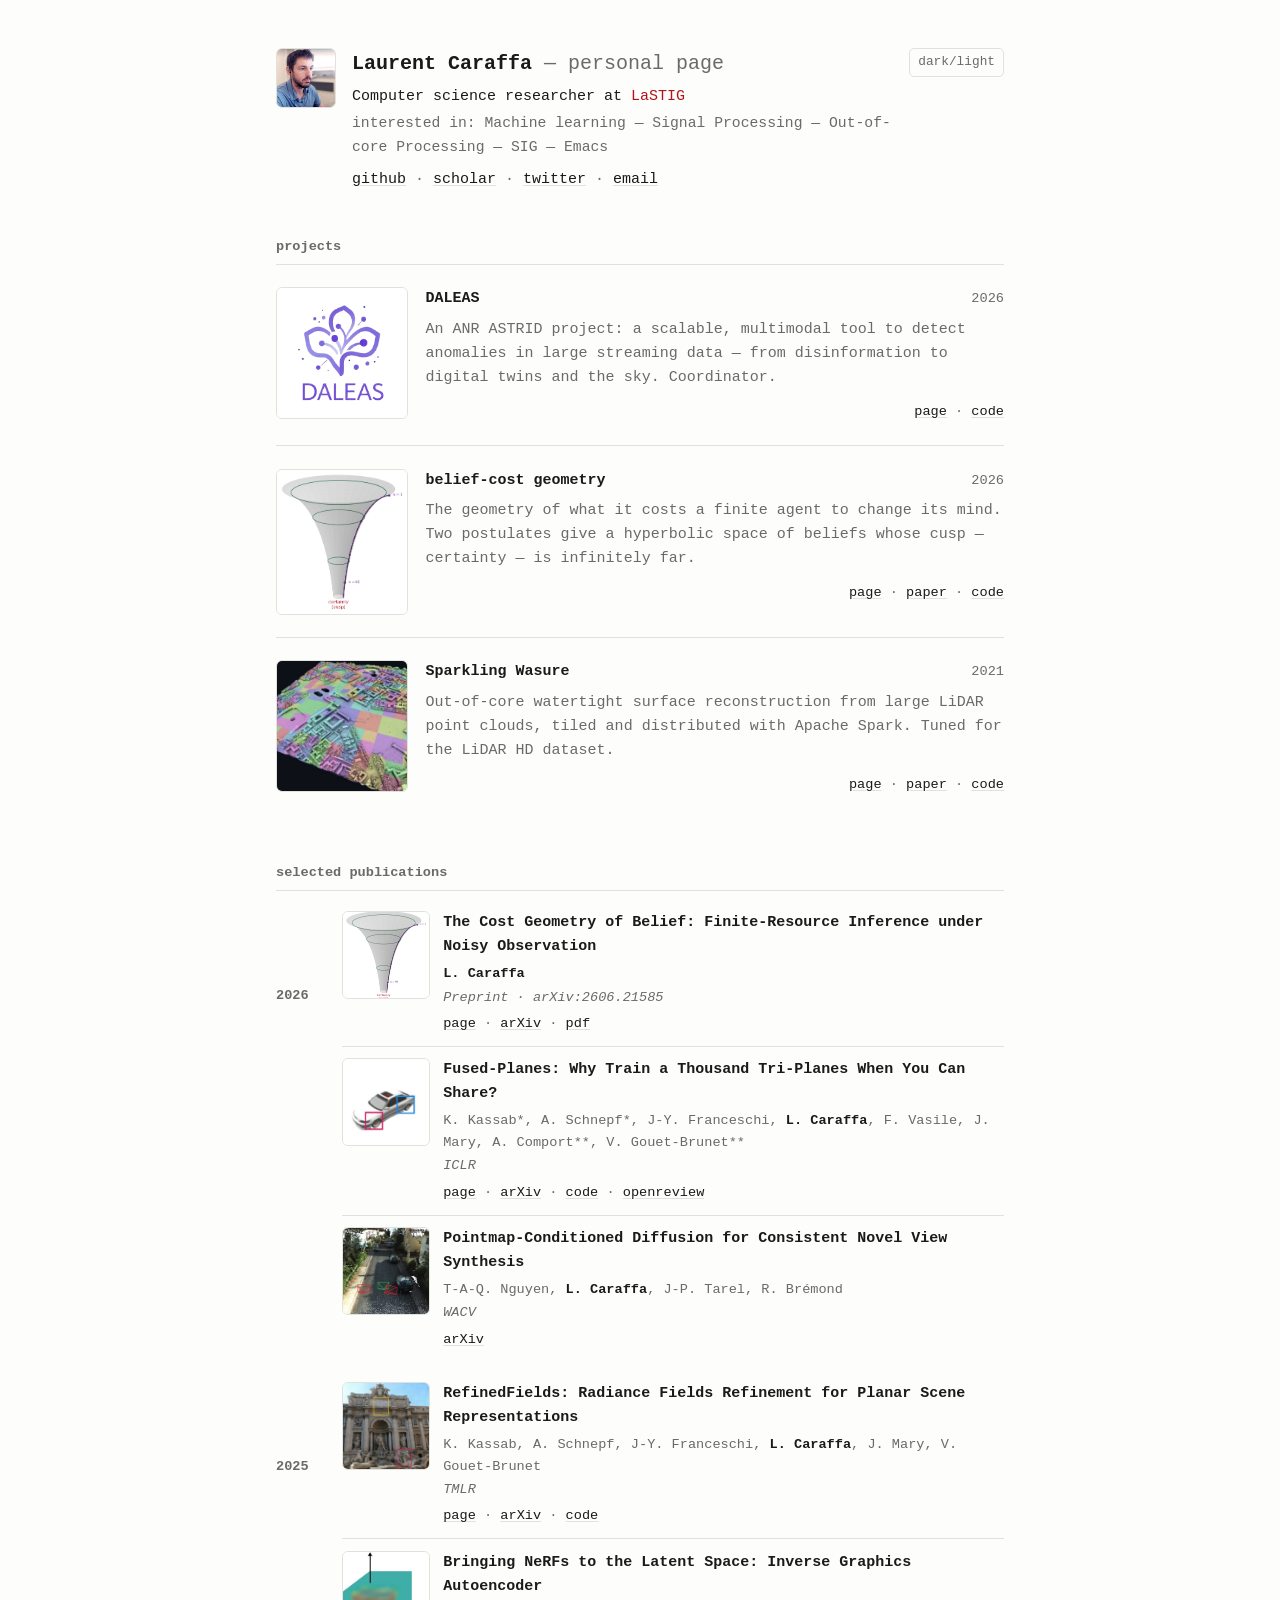
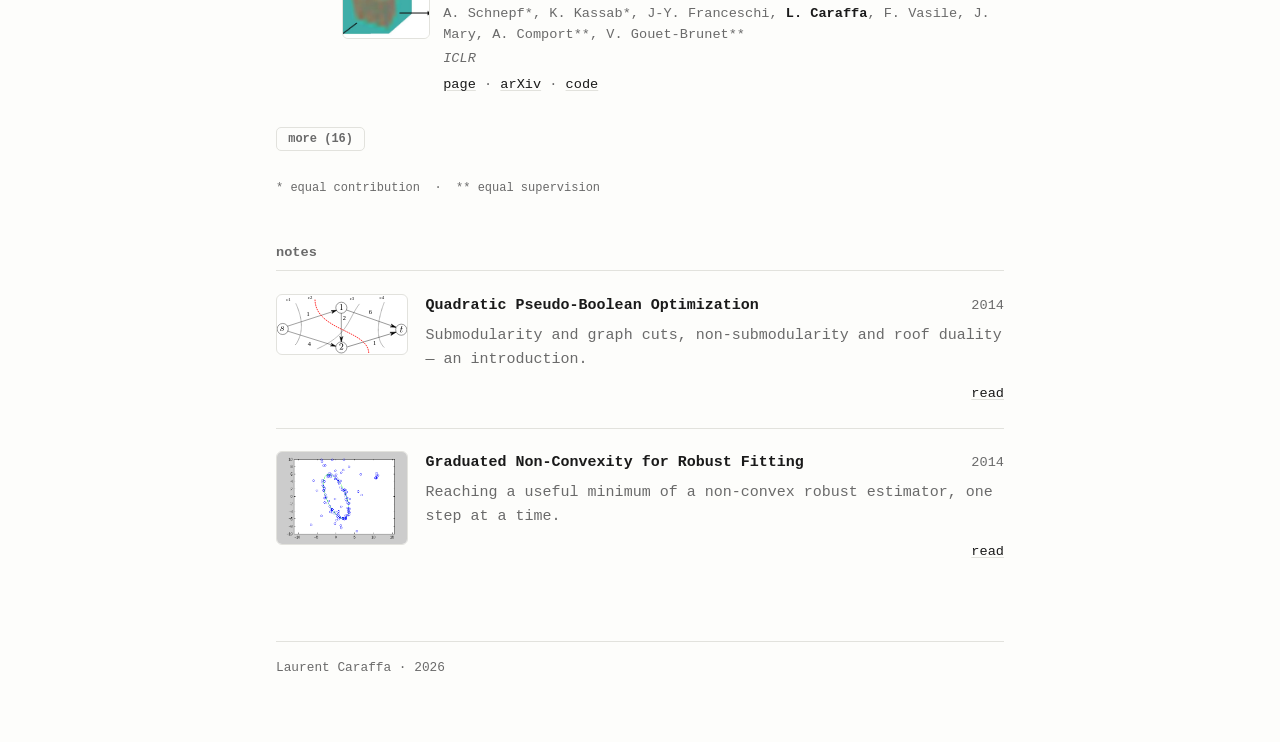
==== index.html @ 1daa96ce "first commit" ====
<!doctype html>
<html lang="en" data-theme="auto">
<head>
  <meta charset="utf-8">
  <meta name="viewport" content="width=device-width, initial-scale=1">
  <title>Laurent Caraffa</title>
  <meta name="description" content="Laurent Caraffa — projects.">
  <meta name="theme-color" content="#11131a">
  <link rel="icon" href="assets/favicon.svg">
  <link rel="stylesheet" href="style.css">
</head>
<body>
  <main>
    <header>
      <img class="avatar" src="assets/avatar.jpg" alt="Laurent Caraffa" width="60" height="60">
      <div class="id">
        <h1>Laurent Caraffa <span class="sub">— personal page</span></h1>
        <p class="role">Computer science researcher at <a href="https://www.umr-lastig.fr/">LaSTIG</a></p>
        <p class="interests">interested in: Machine learning — Signal Processing — Out-of-core Processing — SIG — Emacs</p>
        <nav class="links">
          <a href="https://github.com/lcaraffa">github</a> ·
          <a href="https://scholar.google.com/scholar?q=Laurent+Caraffa">scholar</a> ·
          <a href="https://x.com/LCaraffa">twitter</a> ·
          <a href="mailto:caraffa.laurent@gmail.com">email</a>
        </nav>
      </div>
      <button id="theme-toggle" class="theme-toggle" aria-label="toggle theme">dark/light</button>
    </header>

    <section>
      <h2 class="section-label">projects</h2>
      <ul id="project-list" class="projects"><!-- rempli par projects.js --></ul>
    </section>

    <section>
      <h2 class="section-label">selected publications</h2>
      <div id="publication-list"><!-- rempli par publications.js --></div>
    </section>

    <section id="notes">
      <h2 class="section-label">notes</h2>
      <ul id="note-list" class="projects"><!-- rempli par notes.js --></ul>
    </section>

    <footer>
      <p>Laurent Caraffa · <span id="year"></span></p>
    </footer>
  </main>

  <script src="projects.js"></script>
  <script src="notes.js"></script>
  <script src="publications.js"></script>
  <script src="theme.js"></script>
</body>
</html>
---- style.css ----
:root {
  --bg: #fdfdfb; --fg: #1a1a1a; --muted: #6a6a6a;
  --accent: #b5121b; --line: #e2e2dd; --tag-bg: #efefea;
  --mono: ui-monospace, "SF Mono", "JetBrains Mono", "IBM Plex Mono",
          Menlo, Consolas, monospace;
}
:root[data-theme="dark"] {
  --bg: #11131a; --fg: #d6d6d0; --muted: #7e8696;
  --accent: #ff5f6d; --line: #232631; --tag-bg: #1b1e27;
}
@media (prefers-color-scheme: dark) {
  :root[data-theme="auto"] {
    --bg: #11131a; --fg: #d6d6d0; --muted: #7e8696;
    --accent: #ff5f6d; --line: #232631; --tag-bg: #1b1e27;
  }
}

* { box-sizing: border-box; }
body {
  margin: 0; background: var(--bg); color: var(--fg);
  font-family: var(--mono); font-size: 15px; line-height: 1.6;
}
main { max-width: 48rem; margin: 0 auto; padding: 3rem 1.25rem 4rem; }

/* ---- header : avatar + identité + toggle -------------------------------- */
header { display: flex; align-items: flex-start; gap: 1rem; }
.avatar {
  flex: 0 0 auto; width: 60px; height: 60px; object-fit: cover;
  border: 1px solid var(--line); border-radius: 6px;
}
.id { flex: 1 1 auto; min-width: 0; }
h1 { font-size: 1.25rem; font-weight: 600; margin: 0; }
.sub { color: var(--muted); font-weight: 400; }
.role { color: var(--fg); margin: .3rem 0 0; }
.role a { color: var(--accent); text-decoration: none; }
.role a:hover { text-decoration: underline; }
.interests { color: var(--muted); margin: .2rem 0 0; font-size: .92rem; }
.links { margin-top: .55rem; color: var(--muted); }

.theme-toggle {
  flex: 0 0 auto; font: inherit; font-size: .8rem; color: var(--muted);
  background: none; border: 1px solid var(--line); border-radius: 5px;
  padding: .2rem .5rem; cursor: pointer;
}
.theme-toggle:hover { color: var(--accent); border-color: var(--accent); }

/* ---- links --------------------------------------------------------------- */
a {
  color: var(--fg); text-decoration: underline;
  text-decoration-color: var(--line); text-underline-offset: 2px;
}
a:hover { color: var(--accent); text-decoration-color: var(--accent); }

/* ---- projects ------------------------------------------------------------ */
.section-label {
  color: var(--muted); font-size: .85rem; font-weight: 600; margin: 2.75rem 0 0;
  padding-bottom: .4rem; border-bottom: 1px solid var(--line);
}
.projects { list-style: none; padding: 0; margin: 0; }
.proj { display: flex; gap: 1.1rem; padding: 1.4rem 0; border-top: 1px solid var(--line); }
.proj:first-child { border-top: none; }

.proj-thumb { flex: 0 0 132px; display: block; line-height: 0; text-decoration: none; }
.proj-thumb img {
  width: 100%; height: auto; display: block; background: #fff;
  border: 1px solid var(--line); border-radius: 6px;
}

.proj-body { flex: 1 1 auto; min-width: 0; }
.proj-head { display: flex; justify-content: space-between; align-items: baseline; gap: 1rem; }
.proj-title { font-weight: 600; color: var(--fg); text-decoration: none; }
.proj-title:hover { color: var(--accent); }
.proj-year { color: var(--muted); font-size: .85rem; flex: 0 0 auto; }
.proj-blurb { margin: .4rem 0 .7rem; color: var(--muted); }
.proj-meta {
  display: flex; gap: 1rem; align-items: baseline; flex-wrap: wrap; font-size: .85rem;
}
.tags { display: inline-flex; gap: .35rem; flex-wrap: wrap; }
.tag { background: var(--tag-bg); color: var(--muted); padding: .05rem .4rem; border-radius: 3px; }
.proj-links { margin-left: auto; color: var(--muted); white-space: nowrap; }

/* ---- publications (full record, grouped by year) ------------------------ */
.pub-group { display: flex; gap: 1.1rem; align-items: baseline; margin-top: 1.25rem; }
.pub-year { flex: 0 0 3rem; color: var(--muted); font-size: .85rem; font-weight: 600; }
.pubs { flex: 1 1 auto; min-width: 0; list-style: none; padding: 0; margin: 0; }
.pub { display: flex; gap: .85rem; padding: .7rem 0; border-top: 1px solid var(--line); }
.pub:first-child { border-top: none; padding-top: 0; }
.pub-thumb { flex: 0 0 88px; display: block; line-height: 0; align-self: flex-start; }
.pub-thumb img {
  width: 88px; height: 88px; object-fit: cover; background: #fff;
  border: 1px solid var(--line); border-radius: 6px;
}
.pub-main { flex: 1 1 auto; min-width: 0; }
.pub-title { font-weight: 600; color: var(--fg); text-decoration: none; }
.pub-title:hover { color: var(--accent); }
.pub-authors { margin: .25rem 0 0; color: var(--muted); font-size: .85rem; }
.pub-authors .me { color: var(--fg); font-weight: 600; }
.pub-venue { margin: .1rem 0 0; color: var(--muted); font-size: .85rem; font-style: italic; }
.pub-links { margin: .3rem 0 0; font-size: .85rem; color: var(--muted); }
.pub-note { margin: 1.75rem 0 0; color: var(--muted); font-size: .75rem; }
.pub.is-hidden, .pub-group.is-hidden { display: none; }
.more-btn {
  margin-top: 1.25rem; font: 600 12px var(--mono); color: var(--muted);
  background: none; border: 1px solid var(--line); border-radius: 5px;
  padding: .25rem .7rem; cursor: pointer;
}
.more-btn:hover { color: var(--accent); border-color: var(--accent); }

@media (max-width: 30rem) {
  .pub-group { flex-direction: column; gap: .25rem; }
}

/* ---- footer -------------------------------------------------------------- */
footer {
  margin-top: 3.5rem; padding-top: 1rem; border-top: 1px solid var(--line);
  color: var(--muted); font-size: .8rem;
}
footer p { margin: 0; }

/* ---- mobile -------------------------------------------------------------- */
@media (max-width: 30rem) {
  .proj-thumb { flex-basis: 96px; }
  .proj-head { flex-wrap: wrap; }
}
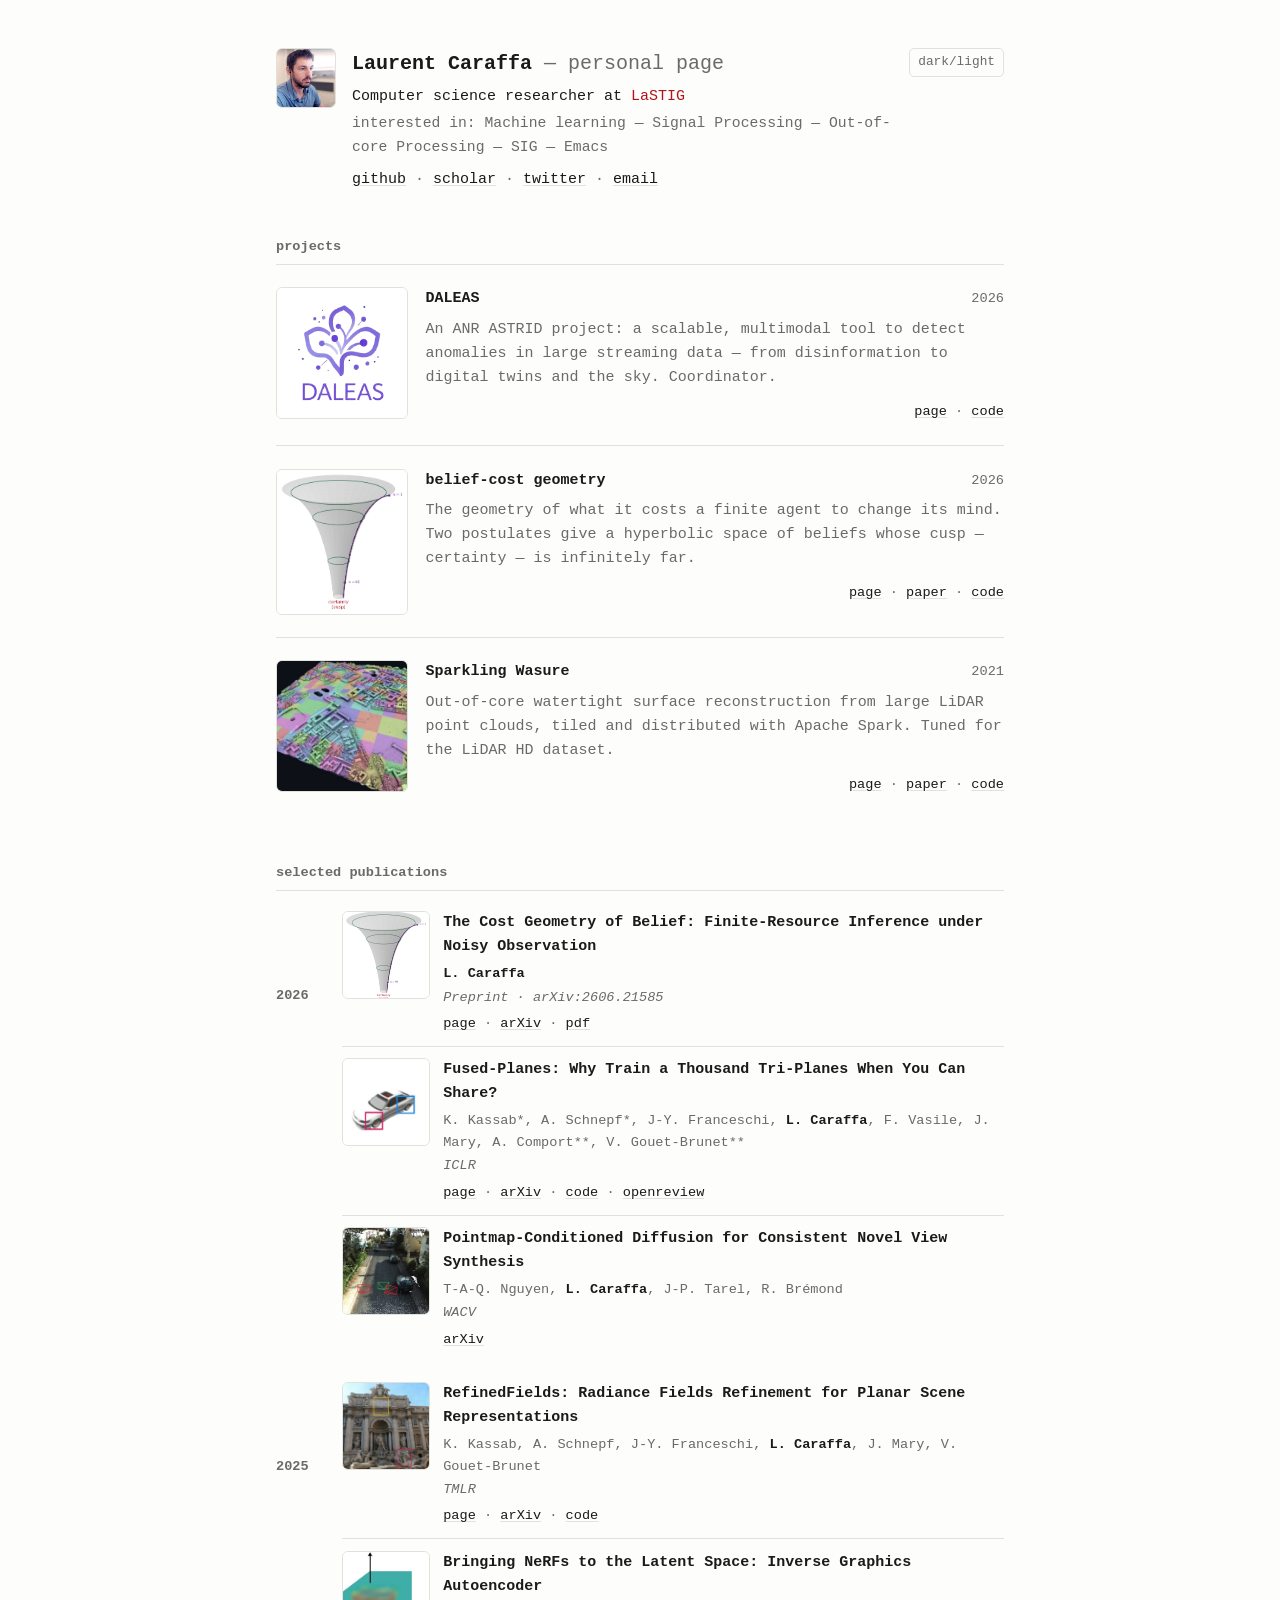
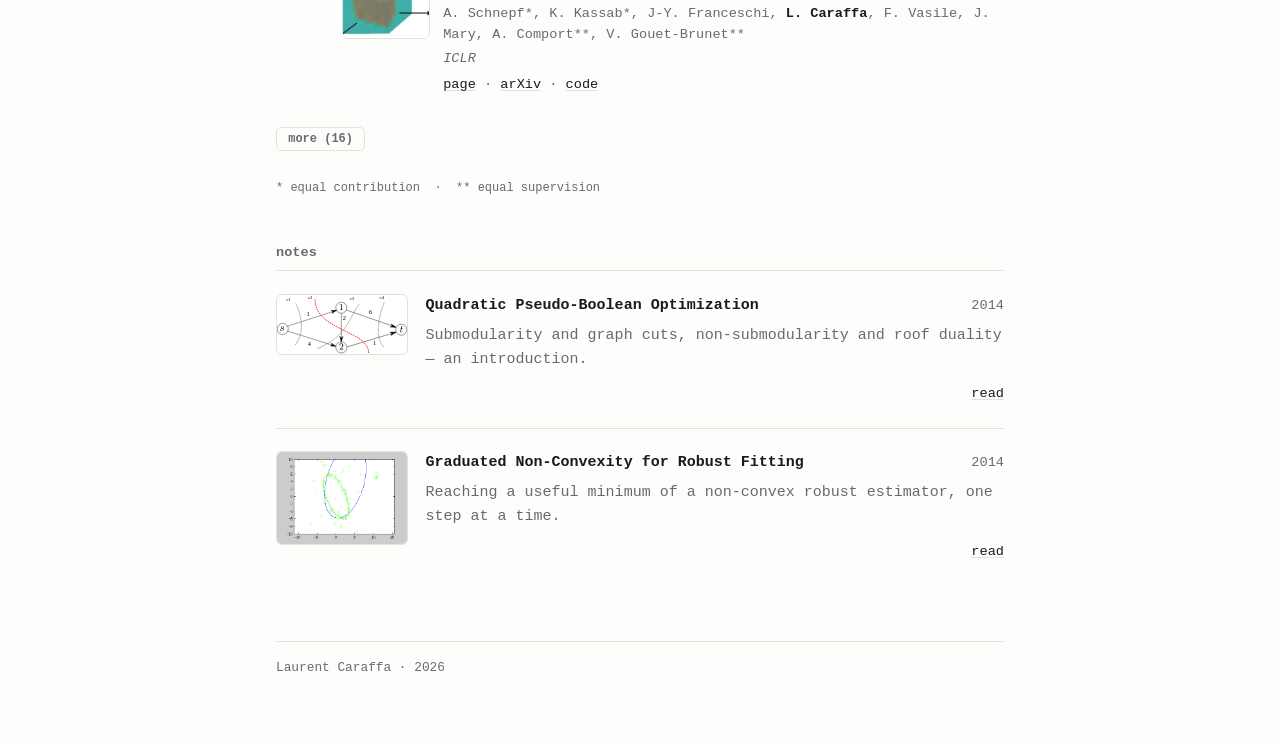
==== commit 11b18cfe: "update" ====
--- a/index.html
+++ b/index.html
@@ -21,7 +21,7 @@
           <a href="https://github.com/lcaraffa">github</a> ·
           <a href="https://scholar.google.com/scholar?q=Laurent+Caraffa">scholar</a> ·
           <a href="https://x.com/LCaraffa">twitter</a> ·
-          <a href="mailto:caraffa.laurent@gmail.com">email</a>
+          <a id="email-link" href="#">email</a>
         </nav>
       </div>
       <button id="theme-toggle" class="theme-toggle" aria-label="toggle theme">dark/light</button>
@@ -51,5 +51,13 @@
   <script src="notes.js"></script>
   <script src="publications.js"></script>
   <script src="theme.js"></script>
+  <script>
+    // obfuscate email to deter spam harvesters
+    (function () {
+      var u = 'laurent.caraffa', d = 'ign.fr';
+      var a = document.getElementById('email-link');
+      a.href = 'mailto:' + u + '@' + d;
+    })();
+  </script>
 </body>
 </html>
